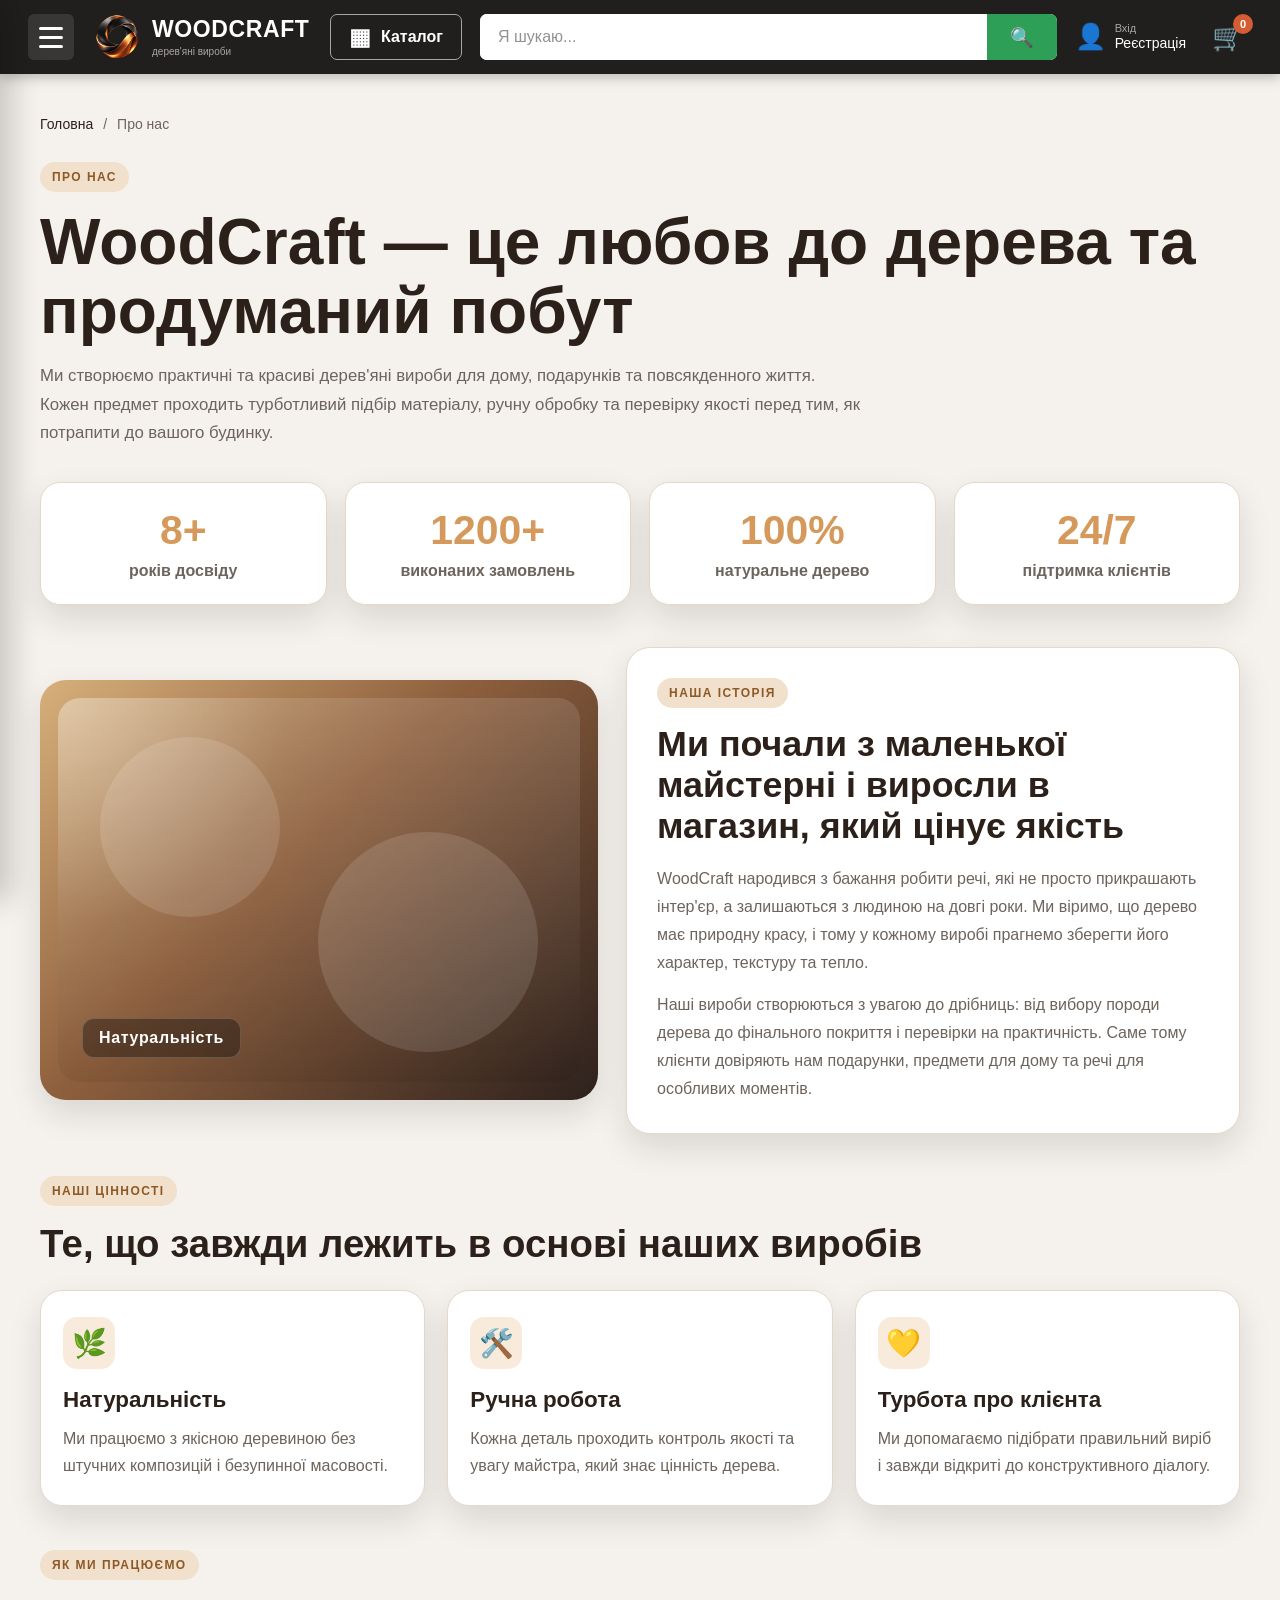
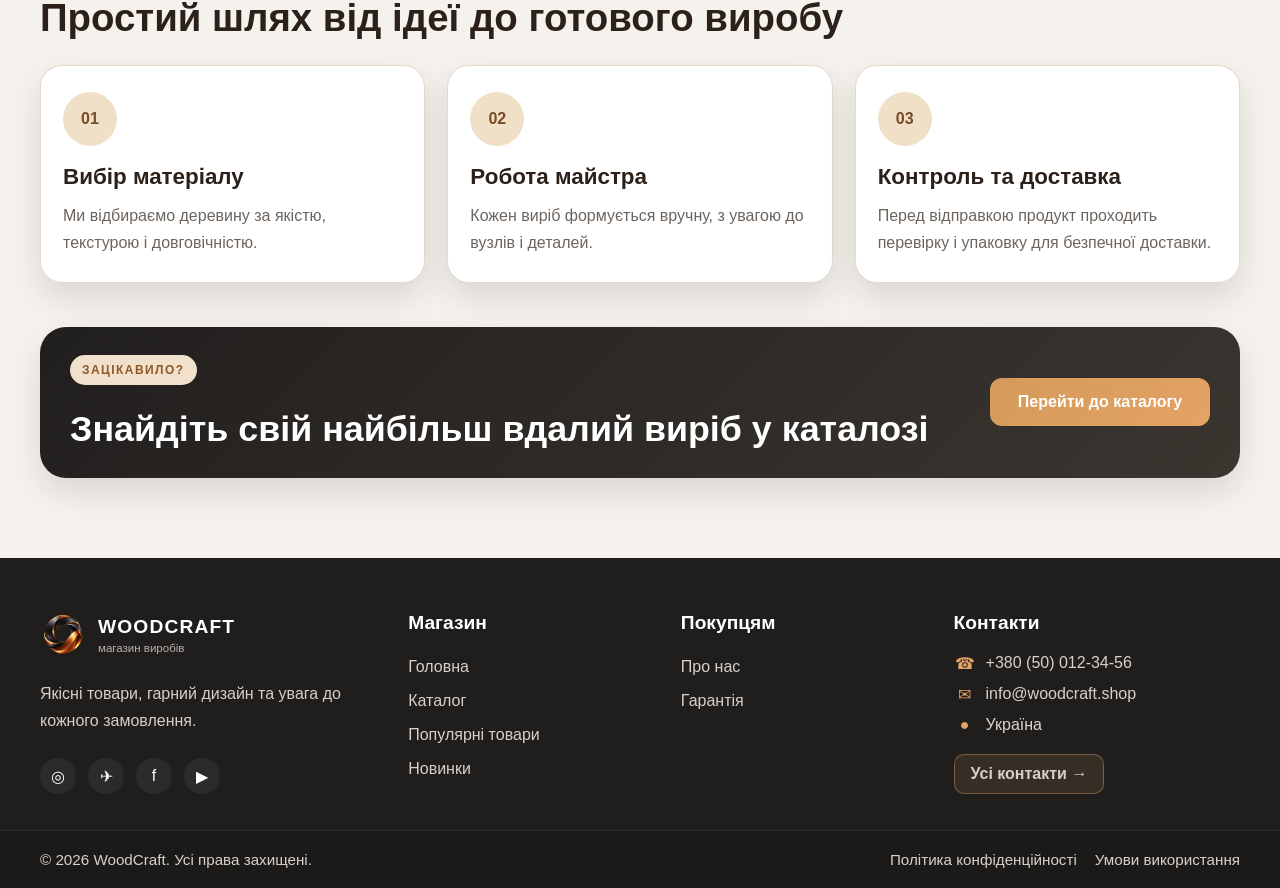
==== about.html @ 85c13515 "Add files via upload" ====
<!DOCTYPE html>
<html lang="uk">

<head>
    <meta charset="UTF-8">
    <meta name="viewport" content="width=device-width, initial-scale=1.0">

    <title>Про нас — WoodCraft</title>

    <link rel="stylesheet" href="style/about_style.css">
</head>

<body>

    <header class="top-header">

        <div class="header-container">

            <button
                class="menu-button"
                id="menuButton"
                aria-label="Відкрити меню"
            >
                <span></span>
                <span></span>
                <span></span>
            </button>

            <a href="index.html" class="logo">
                <img src="image/logo.png" alt="Логотип" class="logo-image">

                <div class="logo-text">
                    <span class="logo-name">WOODCRAFT</span>
                    <span class="logo-subtitle">дерев'яні вироби</span>
                </div>
            </a>

            <a href="catalog.html" class="catalog-button">
                <span class="catalog-icon">▦</span>
                <span>Каталог</span>
            </a>

            <div class="search">
                <input type="text" id="searchInput" placeholder="Я шукаю...">
                <button class="search-button" id="searchButton" type="button">🔍</button>
            </div>

            <a href="#" class="account">
                <span class="account-icon">👤</span>
                <span class="account-text">
                    <small>Вхід</small>
                    Реєстрація
                </span>
            </a>

            <a href="#" class="cart">
                <span class="cart-icon">🛒</span>
                <span class="cart-counter" id="cartCounter">0</span>
            </a>

        </div>

    </header>

    <div class="menu-overlay" id="menuOverlay"></div>

    <aside class="side-menu" id="sideMenu">

        <div class="side-menu-header">
            <div class="side-menu-title">Меню</div>
            <button class="close-menu" id="closeMenu">×</button>
        </div>

        <div class="profile-box">
            <div class="profile-icon">👤</div>
            <div class="profile-info">
                <strong>Мій профіль</strong>
                <span>Увійдіть або зареєструйтесь</span>
            </div>
        </div>

        <nav class="side-navigation">
            <a href="index.html" class="side-link">
                <span>🏠</span>
                <span>Головна</span>
            </a>

            <a href="catalog.html" class="side-link">
                <span>🛍️</span>
                <span>Каталог</span>
            </a>

            <a href="#" class="side-link">
                <span>❤️</span>
                <span>Обране</span>
            </a>

            <a href="about.html" class="side-link active">
                <span>ℹ️</span>
                <span>Про нас</span>
            </a>

            <a href="contact.html" class="side-link">
                <span>📞</span>
                <span>Контакти</span>
            </a>
        </nav>

        <div class="side-menu-bottom">
            <a href="#" class="bottom-link">⚙️ Налаштування</a>
        </div>

    </aside>

    <main class="about-page">

        <div class="page-container">

            <div class="breadcrumbs">
                <a href="index.html">Головна</a>
                <span>/</span>
                <span>Про нас</span>
            </div>

            <section class="about-hero">
                <div class="section-label">ПРО НАС</div>
                <h1>WoodCraft — це любов до дерева та продуманий побут</h1>
                <p>
                    Ми створюємо практичні та красиві дерев'яні вироби для дому, подарунків
                    та повсякденного життя. Кожен предмет проходить турботливий підбір матеріалу,
                    ручну обробку та перевірку якості перед тим, як потрапити до вашого будинку.
                </p>
            </section>

            <section class="stats-grid">
                <div class="stat-card">
                    <strong>8+</strong>
                    <span>років досвіду</span>
                </div>

                <div class="stat-card">
                    <strong>1200+</strong>
                    <span>виконаних замовлень</span>
                </div>

                <div class="stat-card">
                    <strong>100%</strong>
                    <span>натуральне дерево</span>
                </div>

                <div class="stat-card">
                    <strong>24/7</strong>
                    <span>підтримка клієнтів</span>
                </div>
            </section>

            <section class="story-section">
                <div class="story-image">
                    <div class="story-image-inner">
                        <span>Натуральність</span>
                    </div>
                </div>

                <div class="story-content">
                    <span class="section-label">НАША ІСТОРІЯ</span>
                    <h2>Ми почали з маленької майстерні і виросли в магазин, який цінує якість</h2>

                    <p>
                        WoodCraft народився з бажання робити речі, які не просто прикрашають інтер'єр,
                        а залишаються з людиною на довгі роки. Ми віримо, що дерево має природну красу,
                        і тому у кожному виробі прагнемо зберегти його характер, текстуру та тепло.
                    </p>

                    <p>
                        Наші вироби створюються з увагою до дрібниць: від вибору породи дерева до
                        фінального покриття і перевірки на практичність. Саме тому клієнти довіряють нам
                        подарунки, предмети для дому та речі для особливих моментів.
                    </p>
                </div>
            </section>

            <section class="values-section">
                <div class="section-heading">
                    <span class="section-label">НАШІ ЦІННОСТІ</span>
                    <h2>Те, що завжди лежить в основі наших виробів</h2>
                </div>

                <div class="values-grid">
                    <article class="value-card">
                        <div class="value-icon">🌿</div>
                        <h3>Натуральність</h3>
                        <p>Ми працюємо з якісною деревиною без штучних композицій і безупинної масовості.</p>
                    </article>

                    <article class="value-card">
                        <div class="value-icon">🛠️</div>
                        <h3>Ручна робота</h3>
                        <p>Кожна деталь проходить контроль якості та увагу майстра, який знає цінність дерева.</p>
                    </article>

                    <article class="value-card">
                        <div class="value-icon">💛</div>
                        <h3>Турбота про клієнта</h3>
                        <p>Ми допомагаємо підібрати правильний виріб і завжди відкриті до конструктивного діалогу.</p>
                    </article>
                </div>
            </section>

            <section class="process-section">
                <div class="section-heading">
                    <span class="section-label">ЯК МИ ПРАЦЮЄМО</span>
                    <h2>Простий шлях від ідеї до готового виробу</h2>
                </div>

                <div class="process-grid">
                    <div class="process-item">
                        <span>01</span>
                        <h3>Вибір матеріалу</h3>
                        <p>Ми відбираємо деревину за якістю, текстурою і довговічністю.</p>
                    </div>

                    <div class="process-item">
                        <span>02</span>
                        <h3>Робота майстра</h3>
                        <p>Кожен виріб формується вручну, з увагою до вузлів і деталей.</p>
                    </div>

                    <div class="process-item">
                        <span>03</span>
                        <h3>Контроль та доставка</h3>
                        <p>Перед відправкою продукт проходить перевірку і упаковку для безпечної доставки.</p>
                    </div>
                </div>
            </section>

            <section class="cta-section">
                <div class="cta-box">
                    <div>
                        <span class="section-label">ЗАЦІКАВИЛО?</span>
                        <h2>Знайдіть свій найбільш вдалий виріб у каталозі</h2>
                    </div>

                    <a href="catalog.html" class="primary-button">Перейти до каталогу</a>
                </div>
            </section>

        </div>

    </main>

    <footer class="footer">

        <div class="footer-container">

            <div class="footer-column footer-brand">

                <a href="index.html" class="footer-logo">
                    <img src="image/logo.png" alt="Логотип">
                    <div class="footer-logo-text">
                        <strong>WOODCRAFT</strong>
                        <span>магазин виробів</span>
                    </div>
                </a>

                <p class="footer-description">
                    Якісні товари, гарний дизайн та увага до кожного замовлення.
                </p>

                <div class="footer-socials">
                    <a href="#">◎</a>
                    <a href="#">✈</a>
                    <a href="#">f</a>
                    <a href="#">▶</a>
                </div>

            </div>

            <div class="footer-column">
                <h3>Магазин</h3>
                <a href="index.html">Головна</a>
                <a href="catalog.html">Каталог</a>
                <a href="#">Популярні товари</a>
                <a href="#">Новинки</a>
            </div>

            <div class="footer-column">
                <h3>Покупцям</h3>
                <a href="about.html">Про нас</a>
                <a href="#">Гарантія</a>
            </div>

            <div class="footer-column footer-contacts">
                <h3>Контакти</h3>

                <a href="tel:+380500123456" class="contact-item">
                    <span class="contact-icon">☎</span>
                    <span>+380 (50) 012-34-56</span>
                </a>

                <a href="mailto:info@woodcraft.shop" class="contact-item">
                    <span class="contact-icon">✉</span>
                    <span>info@woodcraft.shop</span>
                </a>

                <div class="contact-item">
                    <span class="contact-icon">●</span>
                    <span>Україна</span>
                </div>

                <a href="contact.html" class="footer-contact-button">Усі контакти →</a>
            </div>

        </div>

        <div class="footer-bottom">
            <div class="footer-bottom-container">
                <span>© 2026 WoodCraft. Усі права захищені.</span>
                <div class="footer-bottom-links">
                    <a href="#">Політика конфіденційності</a>
                    <a href="#">Умови використання</a>
                </div>
            </div>
        </div>

    </footer>

    <script src="js/script.js"></script>

</body>

</html>
---- style/about_style.css ----
:root {
    --bg-main: #f5f2ed;
    --bg-panel: #f8f5f1;
    --bg-dark: #211f1e;
    --bg-dark-2: #2f2c2b;
    --card: #ffffff;
    --card-alt: #f1e7dc;
    --text: #2c211a;
    --muted: #6d645d;
    --line: #e4d8ca;
    --gold: #d59a5b;
    --gold-2: #e3a365;
    --green: #2d9f57;
    --green-dark: #208748;
    --shadow: 0 14px 32px rgba(26, 18, 13, 0.12);
}

* {
    margin: 0;
    padding: 0;
    box-sizing: border-box;
}

html {
    scroll-behavior: smooth;
}

body {
    font-family: Arial, Helvetica, sans-serif;
    background: var(--bg-main);
    color: var(--text);
}

a {
    text-decoration: none;
}

button,
input {
    font: inherit;
}

/* =========================
   HEADER
   ========================= */

.top-header {
    position: sticky;
    top: 0;
    width: 100%;
    height: 74px;
    background: var(--bg-dark);
    z-index: 1000;
    box-shadow: 0 3px 12px rgba(0, 0, 0, 0.25);
}

.header-container {
    width: 100%;
    max-width: 1600px;
    height: 100%;
    margin: 0 auto;
    padding: 0 28px;
    display: flex;
    align-items: center;
    gap: 18px;
}

.menu-button {
    width: 46px;
    height: 46px;
    flex-shrink: 0;
    border: none;
    border-radius: 6px;
    background: #393735;
    display: flex;
    flex-direction: column;
    justify-content: center;
    align-items: center;
    gap: 6px;
    cursor: pointer;
    transition: background 0.25s ease;
}

.menu-button span {
    width: 24px;
    height: 3px;
    border-radius: 10px;
    background: #fff;
}

.menu-button:hover {
    background: #4b4846;
}

.menu-button:hover span {
    background: var(--gold);
}

.logo {
    display: flex;
    align-items: center;
    gap: 10px;
    width: max-content;
    min-width: 220px;
    height: 100%;
}

.logo-image {
    width: 50px;
    height: 50px;
    object-fit: contain;
    display: block;
    transition: transform 0.25s ease;
}

.logo:hover .logo-image {
    transform: scale(1.06);
}

.logo-text {
    display: flex;
    flex-direction: column;
    justify-content: center;
}

.logo-name {
    color: #fff;
    font-size: 23px;
    font-weight: 800;
    line-height: 1;
    letter-spacing: 0.6px;
    white-space: nowrap;
}

.logo-subtitle {
    margin-top: 5px;
    color: #aaa5a1;
    font-size: 10px;
    line-height: 1.1;
    white-space: nowrap;
}

.logo:hover .logo-name {
    color: var(--gold-2);
}

.catalog-button {
    height: 46px;
    flex-shrink: 0;
    padding: 0 18px;
    display: flex;
    align-items: center;
    gap: 10px;
    border: 1px solid #aaa5a1;
    border-radius: 7px;
    color: #fff;
    font-size: 16px;
    font-weight: 600;
    transition: 0.25s ease;
}

.catalog-button:hover,
.catalog-button.catalog-active {
    border-color: var(--gold);
    background: #302d2b;
    color: var(--gold-2);
}

.catalog-icon {
    font-size: 23px;
}

.search {
    flex: 1;
    min-width: 100px;
    max-width: 800px;
    height: 46px;
    display: flex;
    background: #fff;
    border-radius: 7px;
    overflow: hidden;
}

.search input {
    flex: 1;
    min-width: 0;
    padding: 0 18px;
    border: none;
    outline: none;
    color: var(--text);
    font-size: 16px;
}

.search input::placeholder {
    color: #929292;
}

.search-button {
    width: 70px;
    flex-shrink: 0;
    border: none;
    background: var(--green);
    color: #fff;
    font-size: 19px;
    cursor: pointer;
    transition: background 0.2s ease;
}

.search-button:hover {
    background: var(--green-dark);
}

.account {
    min-width: 100px;
    display: flex;
    align-items: center;
    gap: 9px;
    color: #fff;
}

.account-icon {
    font-size: 25px;
}

.account-text {
    display: flex;
    flex-direction: column;
    font-size: 14px;
    line-height: 1.2;
}

.account-text small {
    color: #a9a5a2;
    font-size: 11px;
}

.account:hover {
    color: var(--gold-2);
}

.cart {
    position: relative;
    width: 48px;
    height: 48px;
    flex-shrink: 0;
    display: flex;
    align-items: center;
    justify-content: center;
    color: #fff;
    font-size: 26px;
}

.cart:hover {
    color: var(--gold-2);
}

.cart-counter {
    position: absolute;
    top: 1px;
    right: -1px;
    min-width: 20px;
    height: 20px;
    padding: 0 5px;
    display: flex;
    align-items: center;
    justify-content: center;
    border-radius: 50px;
    background: #d45d34;
    color: #fff;
    font-size: 11px;
    font-weight: 700;
}

/* =========================
   SIDE MENU
   ========================= */

.menu-overlay {
    position: fixed;
    inset: 0;
    z-index: 1500;
    background: rgba(0, 0, 0, 0.5);
    opacity: 0;
    pointer-events: none;
    transition: opacity 0.25s ease;
}

.menu-overlay.active {
    opacity: 1;
    pointer-events: auto;
}

.side-menu {
    position: fixed;
    top: 0;
    left: 0;
    width: min(360px, 83vw);
    height: 100vh;
    background: #f8f3ee;
    z-index: 1600;
    transform: translateX(-100%);
    transition: transform 0.3s ease;
    padding: 24px 18px 20px;
    display: flex;
    flex-direction: column;
    box-shadow: 12px 0 28px rgba(0, 0, 0, 0.18);
}

.side-menu.open {
    transform: translateX(0);
}

.side-menu-header {
    display: flex;
    align-items: center;
    justify-content: space-between;
    margin-bottom: 18px;
    padding-bottom: 14px;
    border-bottom: 1px solid var(--line);
}

.side-menu-title {
    font-size: 26px;
    font-weight: 700;
    color: var(--text);
}

.close-menu {
    width: 42px;
    height: 42px;
    border: none;
    border-radius: 10px;
    background: #efe7df;
    color: var(--text);
    font-size: 32px;
    line-height: 1;
    cursor: pointer;
}

.close-menu:hover {
    background: #e6d9cb;
}

.profile-box {
    display: flex;
    align-items: center;
    gap: 12px;
    background: #fff;
    border-radius: 16px;
    border: 1px solid var(--line);
    padding: 14px 12px;
    margin-bottom: 18px;
}

.profile-icon {
    width: 48px;
    height: 48px;
    border-radius: 50%;
    display: flex;
    align-items: center;
    justify-content: center;
    background: #f3e3d3;
    font-size: 24px;
}

.profile-info {
    display: flex;
    flex-direction: column;
    gap: 4px;
}

.profile-info strong {
    font-size: 17px;
}

.profile-info span {
    color: var(--muted);
    font-size: 13px;
}

.side-navigation {
    display: flex;
    flex-direction: column;
    gap: 10px;
}

.side-link {
    display: flex;
    align-items: center;
    gap: 12px;
    padding: 12px 14px;
    border-radius: 12px;
    color: var(--text);
    font-weight: 600;
    transition: all 0.2s ease;
}

.side-link span:first-child {
    width: 28px;
    text-align: center;
    font-size: 22px;
}

.side-link:hover {
    background: #f0e5db;
}

.side-link.active {
    background: #e7d6bf;
    color: #4d2d13;
}

.side-menu-bottom {
    margin-top: auto;
    display: flex;
    flex-direction: column;
    gap: 8px;
    padding-top: 16px;
    border-top: 1px solid var(--line);
}

.bottom-link {
    color: var(--text);
    padding: 10px 12px;
    border-radius: 10px;
    font-weight: 600;
}

.bottom-link:hover {
    background: #f0e5db;
}

/* =========================
   PAGE CONTENT
   ========================= */

.about-page {
    padding: 42px 20px 80px;
}

.page-container {
    width: min(1200px, 100%);
    margin: 0 auto;
}

.breadcrumbs {
    display: flex;
    align-items: center;
    gap: 10px;
    color: var(--muted);
    font-size: 14px;
    margin-bottom: 30px;
}

.breadcrumbs a {
    color: var(--text);
}

.breadcrumbs a:hover {
    color: var(--gold);
}

.about-hero {
    margin-bottom: 34px;
}

.section-label {
    display: inline-block;
    padding: 8px 12px;
    border-radius: 999px;
    background: #f1e0cc;
    color: #8d5926;
    font-size: 12px;
    font-weight: 700;
    letter-spacing: 0.12em;
    text-transform: uppercase;
    margin-bottom: 16px;
}

.about-hero h1 {
    font-size: clamp(2.2rem, 5vw, 4rem);
    line-height: 1.08;
    margin-bottom: 16px;
}

.about-hero p {
    max-width: 820px;
    color: var(--muted);
    line-height: 1.7;
    font-size: 1.05rem;
}

.stats-grid {
    display: grid;
    grid-template-columns: repeat(4, minmax(0, 1fr));
    gap: 18px;
    margin-bottom: 42px;
}

.stat-card {
    background: var(--card);
    border: 1px solid var(--line);
    border-radius: 20px;
    padding: 24px 18px;
    text-align: center;
    box-shadow: var(--shadow);
}

.stat-card strong {
    display: block;
    color: var(--gold);
    font-size: clamp(2rem, 3.2vw, 2.8rem);
    margin-bottom: 8px;
}

.stat-card span {
    color: var(--muted);
    font-weight: 600;
}

.story-section {
    display: grid;
    grid-template-columns: 1fr 1.1fr;
    gap: 28px;
    align-items: center;
    margin-bottom: 42px;
}

.story-image {
    min-height: 420px;
    border-radius: 26px;
    padding: 18px;
    background: linear-gradient(135deg, #d7b07b, #8e5f3d 44%, #2d211d 100%);
    box-shadow: var(--shadow);
}

.story-image-inner {
    width: 100%;
    height: 100%;
    min-height: 384px;
    border-radius: 22px;
    background: linear-gradient(180deg, rgba(255,255,255,0.12), rgba(0,0,0,0.05)),
        radial-gradient(circle at top left, rgba(255,255,255,0.28), rgba(255,255,255,0) 35%);
    position: relative;
    overflow: hidden;
}

.story-image-inner::before,
.story-image-inner::after {
    content: "";
    position: absolute;
    border-radius: 50%;
    background: rgba(255,255,255,0.12);
}

.story-image-inner::before {
    width: 220px;
    height: 220px;
    right: 8%;
    bottom: 8%;
}

.story-image-inner::after {
    width: 180px;
    height: 180px;
    left: 8%;
    top: 10%;
}

.story-image-inner span {
    position: absolute;
    left: 24px;
    bottom: 24px;
    display: inline-block;
    padding: 10px 16px;
    border-radius: 12px;
    background: rgba(14, 12, 11, 0.38);
    color: #fff;
    border: 1px solid rgba(255,255,255,0.18);
    font-weight: 700;
    letter-spacing: 0.04em;
}

.story-content {
    background: var(--card);
    border: 1px solid var(--line);
    border-radius: 24px;
    padding: 30px;
    box-shadow: var(--shadow);
}

.story-content h2 {
    font-size: clamp(1.8rem, 2.8vw, 2.8rem);
    margin-bottom: 18px;
}

.story-content p {
    color: var(--muted);
    line-height: 1.75;
    margin-bottom: 14px;
}

.story-content p:last-child {
    margin-bottom: 0;
}

.values-section,
.process-section {
    margin-bottom: 44px;
}

.section-heading {
    margin-bottom: 24px;
}

.section-heading h2 {
    font-size: clamp(1.9rem, 3vw, 3rem);
    line-height: 1.15;
}

.values-grid,
.process-grid {
    display: grid;
    grid-template-columns: repeat(3, minmax(0, 1fr));
    gap: 22px;
}

.value-card,
.process-item {
    background: var(--card);
    border: 1px solid var(--line);
    border-radius: 22px;
    padding: 26px 22px;
    box-shadow: var(--shadow);
}

.value-icon {
    width: 52px;
    height: 52px;
    border-radius: 14px;
    background: #f9ebdc;
    display: flex;
    align-items: center;
    justify-content: center;
    font-size: 28px;
    margin-bottom: 18px;
}

.value-card h3,
.process-item h3 {
    font-size: 1.4rem;
    margin-bottom: 12px;
}

.value-card p,
.process-item p {
    color: var(--muted);
    line-height: 1.7;
}

.process-item span {
    display: inline-flex;
    width: 54px;
    height: 54px;
    border-radius: 50%;
    align-items: center;
    justify-content: center;
    background: #f0e0c7;
    color: #774b25;
    font-weight: 800;
    margin-bottom: 18px;
}

.cta-section {
    margin-top: 18px;
}

.cta-box {
    background: linear-gradient(135deg, #211f1e, #3a352f);
    color: #fff;
    border-radius: 26px;
    padding: 28px 30px;
    display: flex;
    align-items: center;
    justify-content: space-between;
    gap: 20px;
    box-shadow: var(--shadow);
}

.cta-box h2 {
    margin-top: 8px;
    font-size: clamp(1.8rem, 2.8vw, 2.6rem);
}

.primary-button {
    display: inline-flex;
    align-items: center;
    justify-content: center;
    width: fit-content;
    min-width: 220px;
    padding: 15px 24px;
    border: none;
    border-radius: 12px;
    background: linear-gradient(135deg, var(--gold), var(--gold-2));
    color: #fff;
    font-weight: 700;
    cursor: pointer;
    transition: transform 0.2s ease, filter 0.2s ease;
}

.primary-button:hover {
    transform: translateY(-1px);
    filter: brightness(1.02);
}

/* =========================
   FOOTER
   ========================= */

.footer {
    background: #201e1d;
    color: #f6f3f1;
    padding-top: 54px;
}

.footer-container {
    width: min(1200px, calc(100% - 40px));
    margin: 0 auto;
    display: grid;
    grid-template-columns: 1.4fr 1fr 1fr 1.2fr;
    gap: 34px;
    padding-bottom: 36px;
}

.footer-column {
    display: flex;
    flex-direction: column;
    gap: 16px;
}

.footer-column h3 {
    color: #fff;
    margin-bottom: 8px;
    font-size: 1.2rem;
}

.footer-column > a:not(.footer-logo) {
    color: #d7d0ca;
    transition: color 0.2s ease;
}

.footer-column > a:not(.footer-logo):hover {
    color: var(--gold-2);
}

.footer-logo {
    display: flex;
    align-items: center;
    gap: 12px;
    margin-bottom: 6px;
}

.footer-logo img {
    width: 46px;
    height: 46px;
    object-fit: contain;
}

.footer-logo-text {
    display: flex;
    flex-direction: column;
    color: #fff;
}

.footer-logo-text strong {
    font-size: 1.2rem;
    letter-spacing: 0.06em;
}

.footer-logo-text span {
    color: #b7b0ab;
    font-size: 0.72rem;
    margin-top: 4px;
}

.footer-description {
    color: #d6cfc8;
    line-height: 1.7;
}

.footer-socials {
    display: flex;
    gap: 12px;
    margin-top: 8px;
}

.footer-socials a {
    width: 36px;
    height: 36px;
    border-radius: 50%;
    display: flex;
    align-items: center;
    justify-content: center;
    background: rgba(255,255,255,0.06);
    color: #fff;
}

.footer-socials a:hover {
    background: var(--gold);
    color: #111;
}

.footer-contacts {
    gap: 12px;
}

.contact-item {
    display: flex;
    align-items: center;
    gap: 10px;
    color: #ddd5d0;
}

.contact-icon {
    width: 22px;
    text-align: center;
    color: var(--gold-2);
}

.footer-contact-button {
    margin-top: 8px;
    width: fit-content;
    padding: 10px 16px;
    border-radius: 10px;
    background: rgba(213, 154, 91, 0.12);
    border: 1px solid rgba(213, 154, 91, 0.45);
    color: #f7c892;
    font-weight: 700;
}

.footer-bottom {
    border-top: 1px solid rgba(255,255,255,0.1);
    background: rgba(0,0,0,0.12);
}

.footer-bottom-container {
    width: min(1200px, calc(100% - 40px));
    margin: 0 auto;
    padding: 20px 0;
    display: flex;
    align-items: center;
    justify-content: space-between;
    gap: 20px;
    color: #d7d0ca;
    font-size: 0.95rem;
}

.footer-bottom-links {
    display: flex;
    align-items: center;
    gap: 18px;
    flex-wrap: wrap;
}

.footer-bottom-links a {
    color: #d7d0ca;
}

.footer-bottom-links a:hover {
    color: var(--gold-2);
}

@media (max-width: 1100px) {
    .stats-grid,
    .values-grid,
    .process-grid,
    .footer-container,
    .story-section {
        grid-template-columns: 1fr;
    }

    .cta-box {
        flex-direction: column;
        align-items: flex-start;
    }
}

@media (max-width: 760px) {
    .header-container {
        padding: 0 14px;
        gap: 10px;
    }

    .account,
    .cart {
        display: none;
    }

    .catalog-button {
        display: none;
    }

    .search {
        max-width: none;
    }

    .stats-grid,
    .values-grid,
    .process-grid {
        grid-template-columns: 1fr;
    }

    .footer-bottom-container {
        flex-direction: column;
        align-items: flex-start;
    }
}

@media (max-width: 550px) {
    .top-header {
        height: 68px;
    }

    .header-container {
        gap: 8px;
    }

    .logo-name {
        font-size: 18px;
    }

    .logo-subtitle {
        display: none;
    }

    .search {
        height: 42px;
    }

    .search-button {
        width: 58px;
    }

    .about-page {
        padding-top: 26px;
    }

    .about-hero h1 {
        font-size: 2.2rem;
    }

    .cta-box {
        padding: 22px 18px;
    }
}
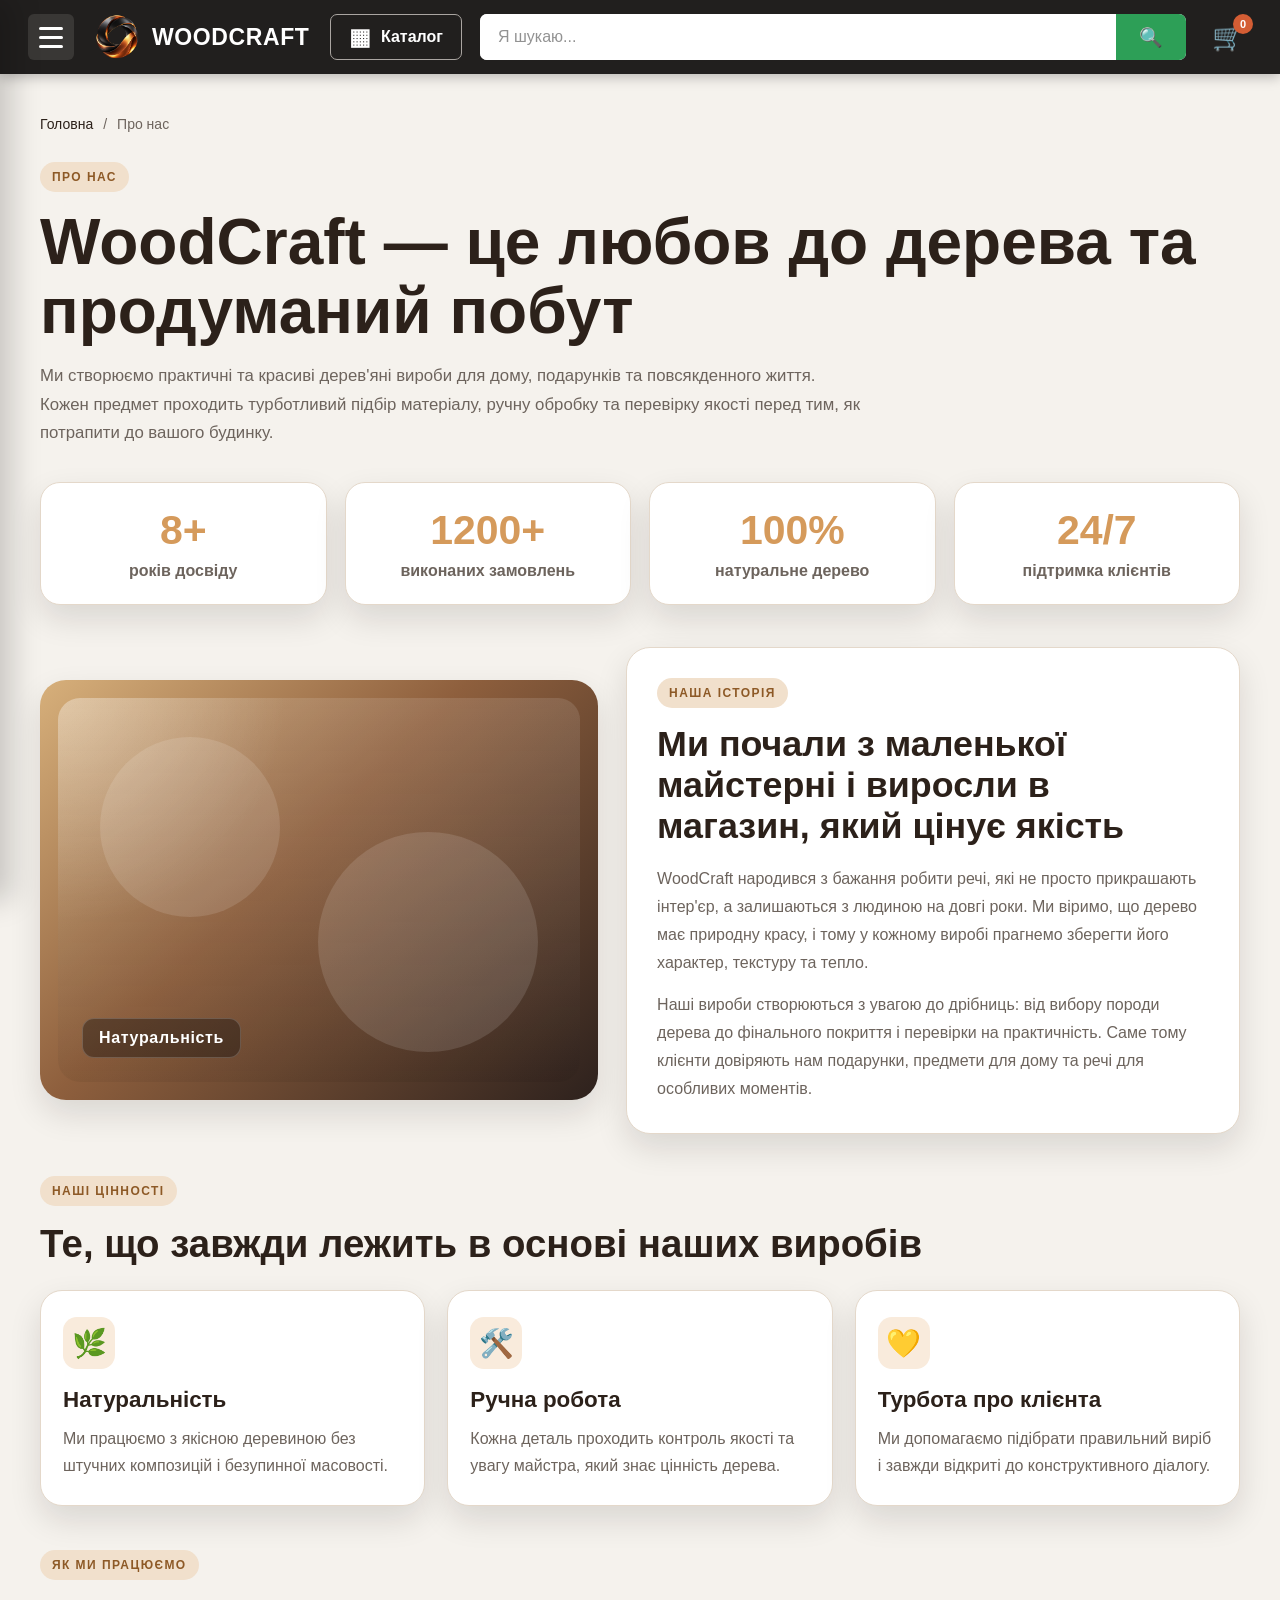
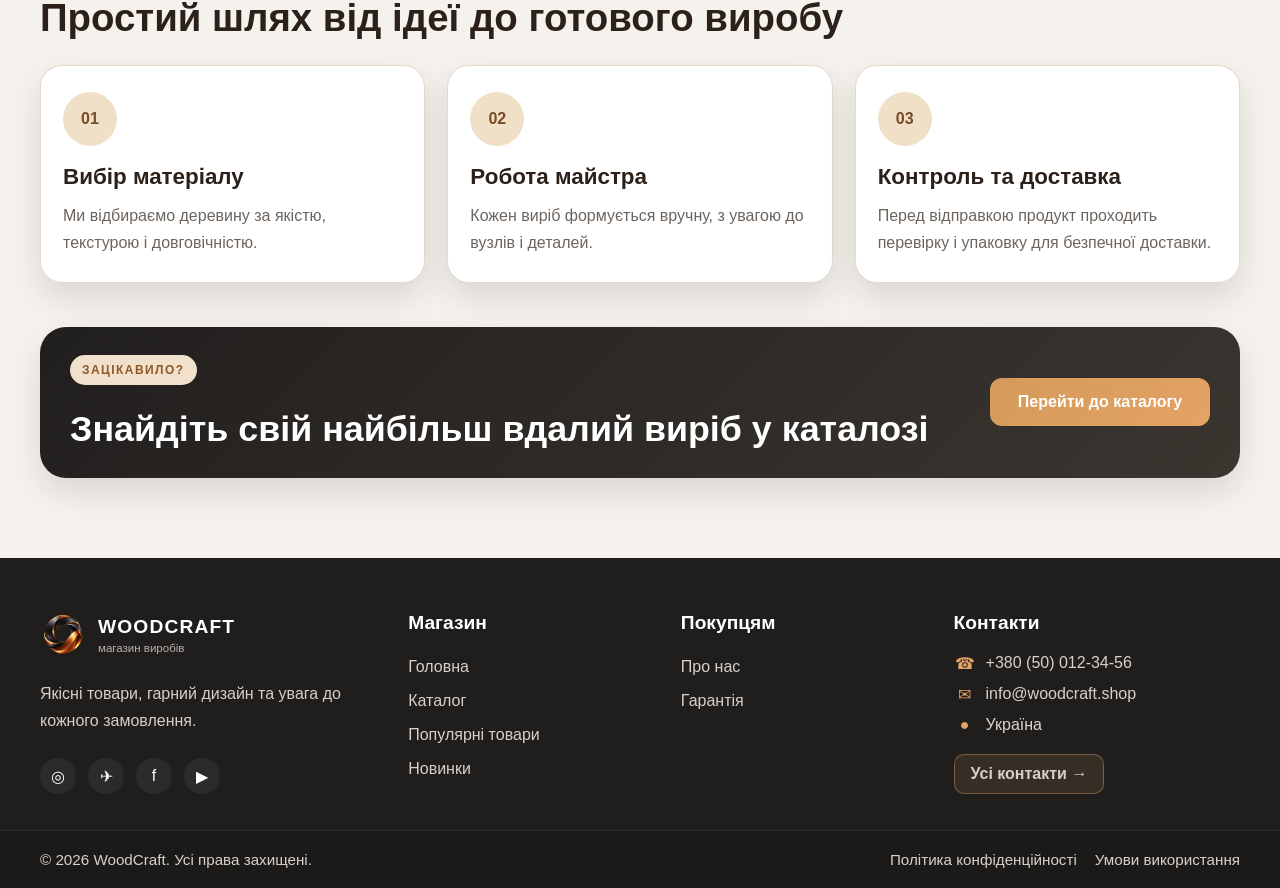
==== commit f79d1f67: "Add files via upload" ====
--- a/about.html
+++ b/about.html
@@ -31,12 +31,13 @@
 
                 <div class="logo-text">
                     <span class="logo-name">WOODCRAFT</span>
-                    <span class="logo-subtitle">дерев'яні вироби</span>
+                    
                 </div>
             </a>
 
             <a href="catalog.html" class="catalog-button">
                 <span class="catalog-icon">▦</span>
+                
                 <span>Каталог</span>
             </a>
 
@@ -45,13 +46,7 @@
                 <button class="search-button" id="searchButton" type="button">🔍</button>
             </div>
 
-            <a href="#" class="account">
-                <span class="account-icon">👤</span>
-                <span class="account-text">
-                    <small>Вхід</small>
-                    Реєстрація
-                </span>
-            </a>
+            
 
             <a href="#" class="cart">
                 <span class="cart-icon">🛒</span>
@@ -71,13 +66,7 @@
             <button class="close-menu" id="closeMenu">×</button>
         </div>
 
-        <div class="profile-box">
-            <div class="profile-icon">👤</div>
-            <div class="profile-info">
-                <strong>Мій профіль</strong>
-                <span>Увійдіть або зареєструйтесь</span>
-            </div>
-        </div>
+        
 
         <nav class="side-navigation">
             <a href="index.html" class="side-link">
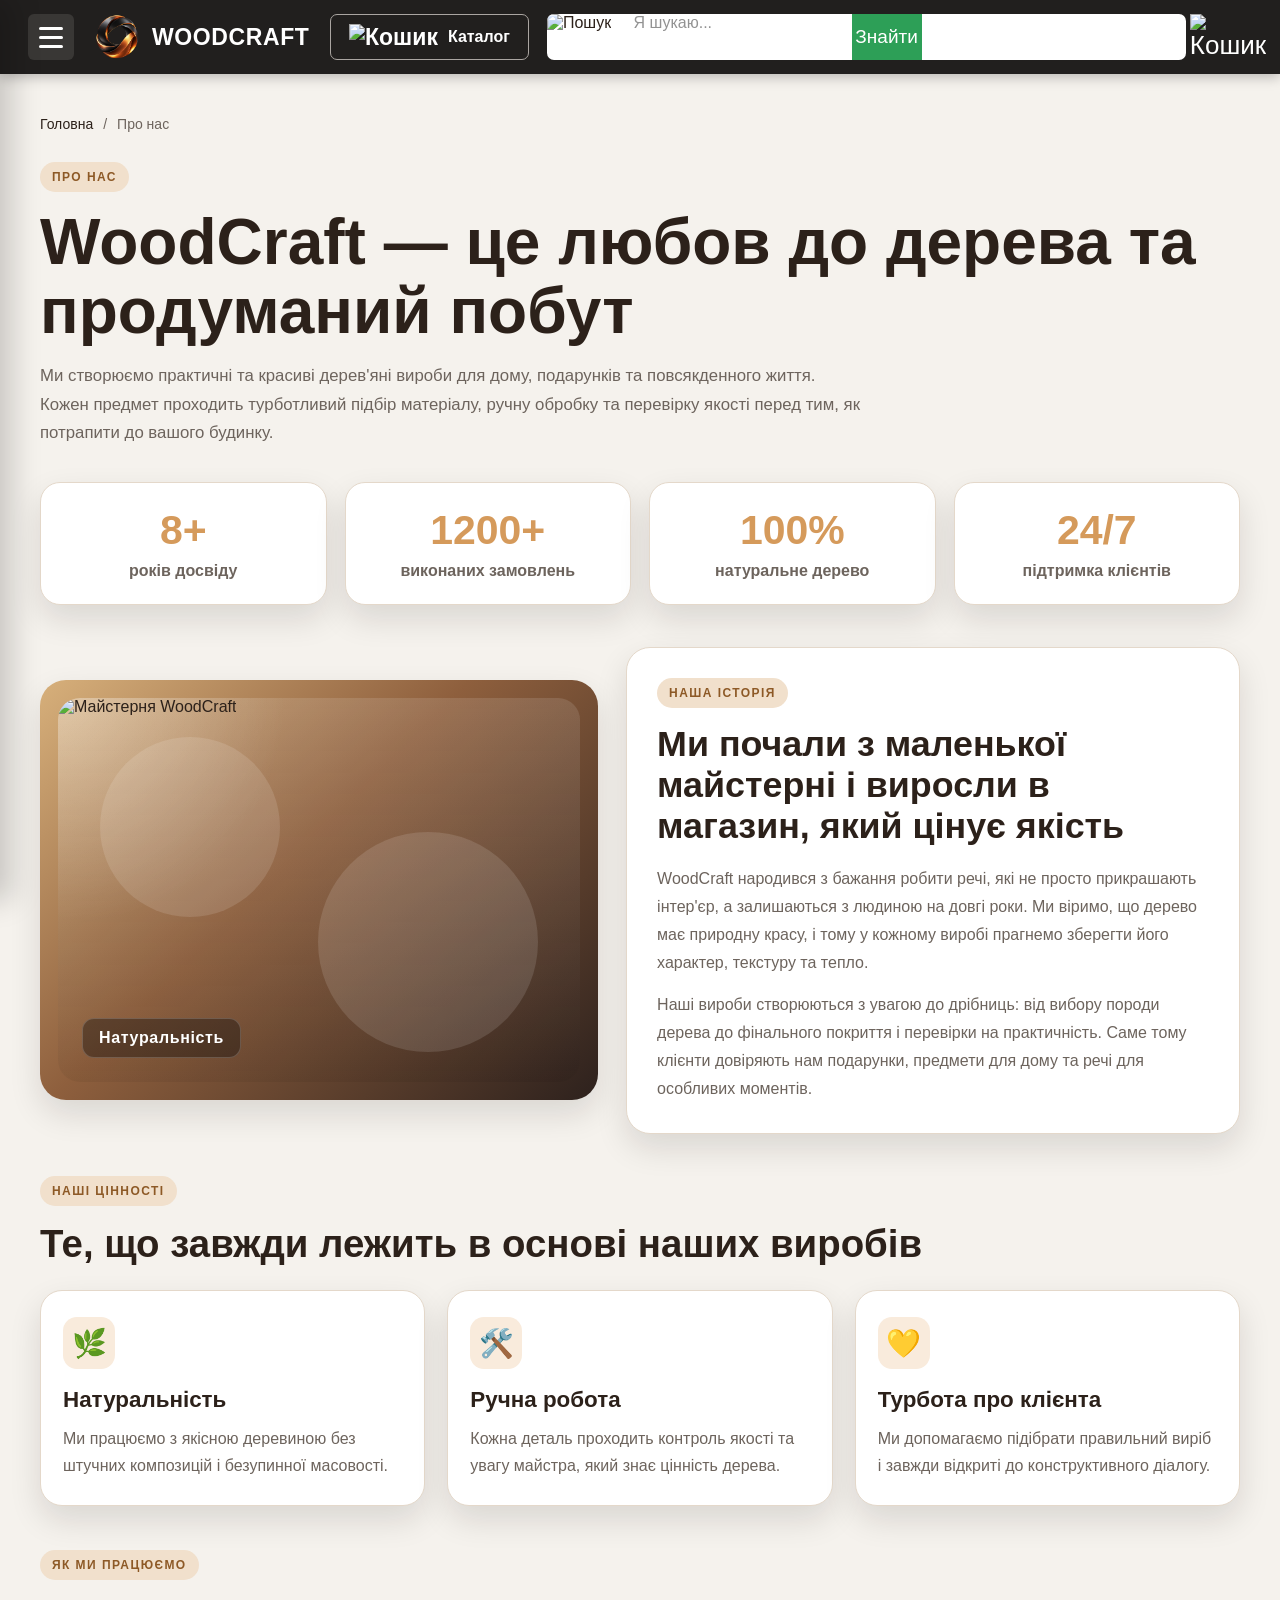
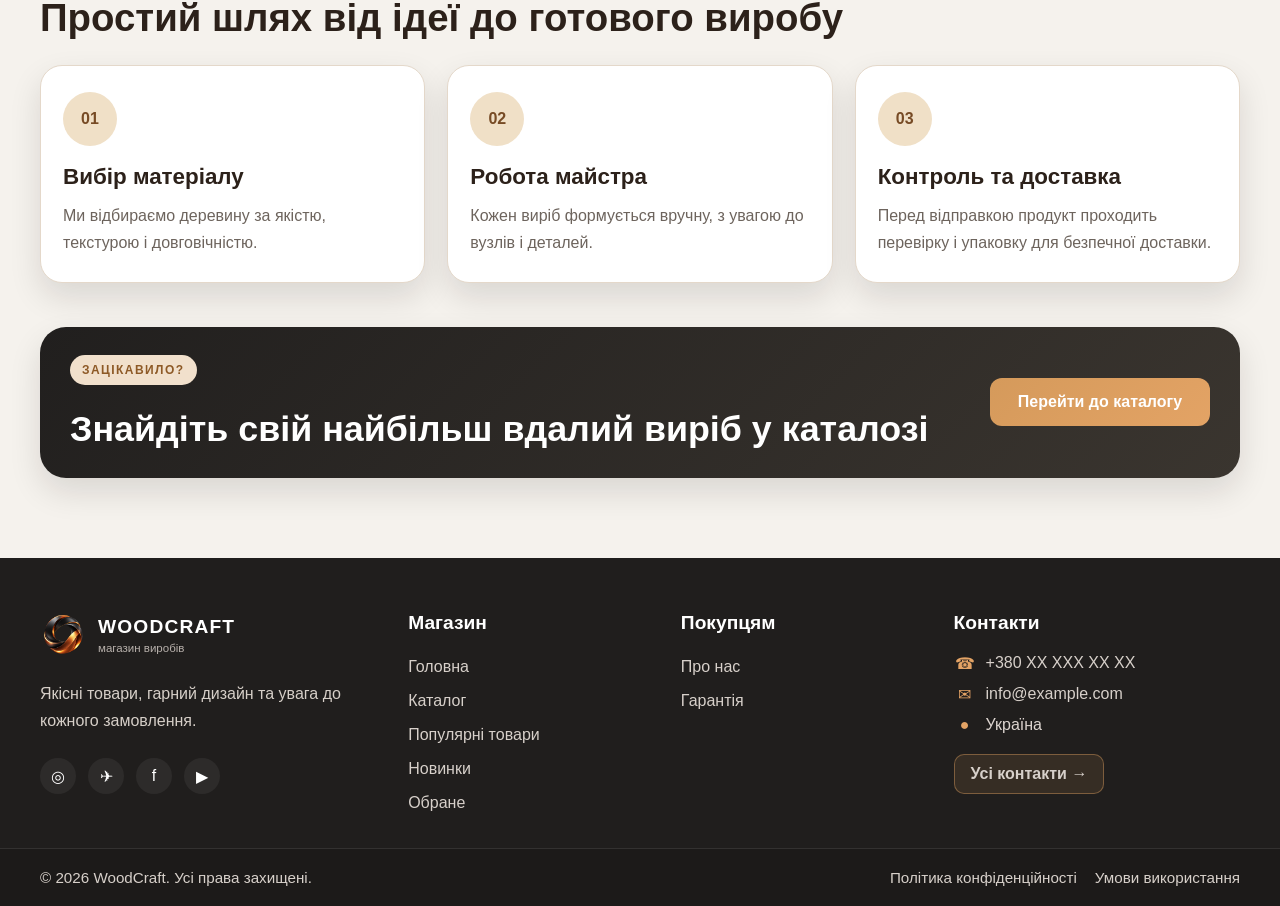
==== commit 8b9899e7: "Add files via upload" ====
--- a/about.html
+++ b/about.html
@@ -12,13 +12,13 @@
 
 <body>
 
-    <header class="top-header">
-
+<header class="top-header">
         <div class="header-container">
-
+            
             <button
                 class="menu-button"
                 id="menuButton"
+                type="button"
                 aria-label="Відкрити меню"
             >
                 <span></span>
@@ -27,46 +27,82 @@
             </button>
 
             <a href="index.html" class="logo">
-                <img src="image/logo.png" alt="Логотип" class="logo-image">
+                <img
+                    src="image/logo.png"
+                    alt="Логотип WoodCraft"
+                    class="logo-image"
+                >
 
                 <div class="logo-text">
                     <span class="logo-name">WOODCRAFT</span>
-                    
                 </div>
             </a>
 
             <a href="catalog.html" class="catalog-button">
-                <span class="catalog-icon">▦</span>
-                
+                <span class="catalog-icon"><img src="image/category.png" alt="Кошик" class="cart-icons"></span>
                 <span>Каталог</span>
             </a>
 
             <div class="search">
-                <input type="text" id="searchInput" placeholder="Я шукаю...">
-                <button class="search-button" id="searchButton" type="button">🔍</button>
-            </div>
-
+                <div class="search-input">
+                    <img src="image/loupe.png" alt="Пошук" class="search-icon">
             
-
-            <a href="#" class="cart">
-                <span class="cart-icon">🛒</span>
-                <span class="cart-counter" id="cartCounter">0</span>
-            </a>
-
-        </div>
-
+                    <input
+                        type="text"
+                        id="searchInput"
+                        placeholder="Я шукаю..."
+                    >
+                </div>
+            
+                <button
+                    class="search-button"
+                    id="searchButton"
+                    type="button"
+                >
+                    Знайти
+                </button>
+            </div>
+
+            <a href="#" class="cart" aria-label="Кошик">
+                <span class="cart-icon"><span class="cart-icon"><img src="image/koshuk.png" alt="Кошик" class="cart-icons"></span></span>
+            </a>
+
+        </div>
     </header>
 
+
+    <!-- =========================================
+         БОКОВЕ МЕНЮ
+         ========================================= -->
+
     <div class="menu-overlay" id="menuOverlay"></div>
 
     <aside class="side-menu" id="sideMenu">
 
         <div class="side-menu-header">
-            <div class="side-menu-title">Меню</div>
-            <button class="close-menu" id="closeMenu">×</button>
-        </div>
-
-        
+            <img
+                src="image/logo.png"
+                alt="Логотип WoodCraft"
+                class="logo-image"
+            >
+
+            <div class="side-menu-title">WOODCRAFT</div>
+
+            <button
+                class="close-menu"
+                id="closeMenu"
+                type="button"
+                aria-label="Закрити меню"
+            >
+                ×
+            </button>
+        </div>
+
+        <div class="profile-box">
+            <a href="catalog.html" class="menus-button">
+                <span><img src="image/category.png" alt="Кошик" class="cart-icons"> Каталог товарів</span>
+            </a>
+        </div>
 
         <nav class="side-navigation">
             <a href="index.html" class="side-link">
@@ -79,11 +115,6 @@
                 <span>Каталог</span>
             </a>
 
-            <a href="#" class="side-link">
-                <span>❤️</span>
-                <span>Обране</span>
-            </a>
-
             <a href="about.html" class="side-link active">
                 <span>ℹ️</span>
                 <span>Про нас</span>
@@ -95,12 +126,14 @@
             </a>
         </nav>
 
-        <div class="side-menu-bottom">
-            <a href="#" class="bottom-link">⚙️ Налаштування</a>
-        </div>
-
     </aside>
 
+
+    <!-- =========================================
+         ОСНОВНИЙ ВМІСТ
+         ========================================= -->
+
+    
     <main class="about-page">
 
         <div class="page-container">
@@ -146,6 +179,7 @@
             <section class="story-section">
                 <div class="story-image">
                     <div class="story-image-inner">
+                        <img src="image/drevusuna.png" alt="Майстерня WoodCraft" class="story-workshop-image">
                         <span>Натуральність</span>
                     </div>
                 </div>
@@ -241,54 +275,82 @@
 
         <div class="footer-container">
 
+            <!-- Бренд -->
+
             <div class="footer-column footer-brand">
 
                 <a href="index.html" class="footer-logo">
-                    <img src="image/logo.png" alt="Логотип">
+
+                    <img
+                        src="image/logo.png"
+                        alt="Логотип WoodCraft"
+                    >
+
                     <div class="footer-logo-text">
                         <strong>WOODCRAFT</strong>
                         <span>магазин виробів</span>
                     </div>
+
                 </a>
 
                 <p class="footer-description">
-                    Якісні товари, гарний дизайн та увага до кожного замовлення.
+                    Якісні товари, гарний дизайн
+                    та увага до кожного замовлення.
                 </p>
 
                 <div class="footer-socials">
-                    <a href="#">◎</a>
-                    <a href="#">✈</a>
-                    <a href="#">f</a>
-                    <a href="#">▶</a>
-                </div>
-
-            </div>
+
+                    <a href="#" aria-label="Instagram">◎</a>
+                    <a href="#" aria-label="Telegram">✈</a>
+                    <a href="#" aria-label="Facebook">f</a>
+                    <a href="#" aria-label="YouTube">▶</a>
+
+                </div>
+
+            </div>
+
+
+            <!-- Магазин -->
 
             <div class="footer-column">
+
                 <h3>Магазин</h3>
+
                 <a href="index.html">Головна</a>
                 <a href="catalog.html">Каталог</a>
                 <a href="#">Популярні товари</a>
                 <a href="#">Новинки</a>
-            </div>
+                <a href="#">Обране</a>
+
+            </div>
+
+
+            <!-- Покупцям -->
 
             <div class="footer-column">
+
                 <h3>Покупцям</h3>
+
                 <a href="about.html">Про нас</a>
                 <a href="#">Гарантія</a>
-            </div>
+
+            </div>
+
+
+            <!-- Контакти -->
 
             <div class="footer-column footer-contacts">
+
                 <h3>Контакти</h3>
 
-                <a href="tel:+380500123456" class="contact-item">
+                <a href="tel:+380000000000" class="contact-item">
                     <span class="contact-icon">☎</span>
-                    <span>+380 (50) 012-34-56</span>
+                    <span>+380 XX XXX XX XX</span>
                 </a>
 
-                <a href="mailto:info@woodcraft.shop" class="contact-item">
+                <a href="mailto:info@example.com" class="contact-item">
                     <span class="contact-icon">✉</span>
-                    <span>info@woodcraft.shop</span>
+                    <span>info@example.com</span>
                 </a>
 
                 <div class="contact-item">
@@ -296,19 +358,32 @@
                     <span>Україна</span>
                 </div>
 
-                <a href="contact.html" class="footer-contact-button">Усі контакти →</a>
-            </div>
-
-        </div>
+                <a href="contact.html" class="footer-contact-button">
+                    Усі контакти →
+                </a>
+
+            </div>
+
+        </div>
+
+
+        <!-- Нижня частина -->
 
         <div class="footer-bottom">
+
             <div class="footer-bottom-container">
-                <span>© 2026 WoodCraft. Усі права захищені.</span>
+
+                <span>
+                    © 2026 WoodCraft. Усі права захищені.
+                </span>
+
                 <div class="footer-bottom-links">
                     <a href="#">Політика конфіденційності</a>
                     <a href="#">Умови використання</a>
                 </div>
-            </div>
+
+            </div>
+
         </div>
 
     </footer>
@@ -316,5 +391,4 @@
     <script src="js/script.js"></script>
 
 </body>
-
 </html>
